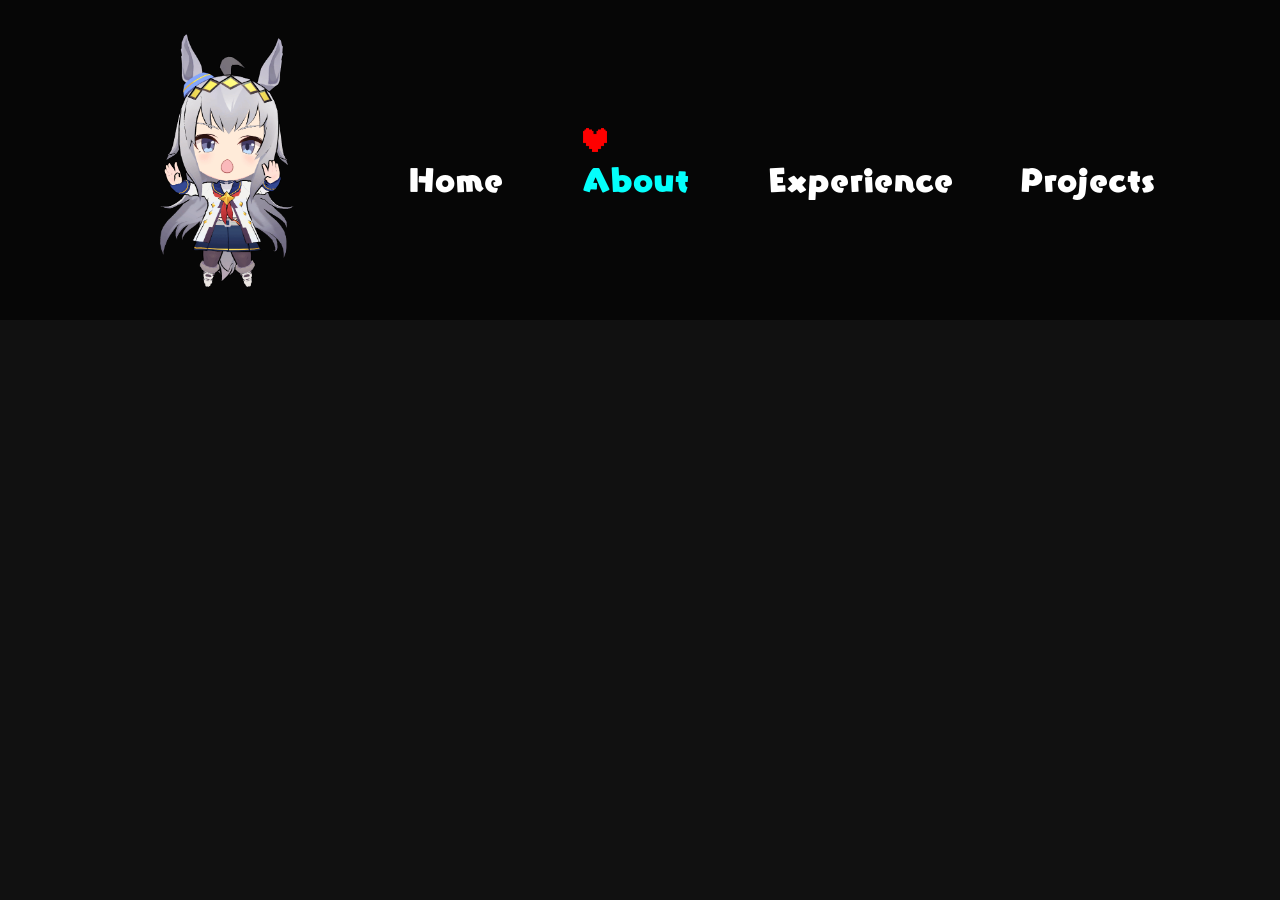
==== about.html @ 57db0d61 "added all pages, fixed and cleaned css, added typing effect with css (not js for some reason lol), a" ====
<!doctype html>
<html lang="en">
	<head>
		<meta charset="UTF-8" />
		<meta
			name="viewport"
			content="width=device-width, initial-scale=1.0"
		/>
		<title>Adrian Erfe's Portfolio</title>

		<link
			href="https://cdn.jsdelivr.net/npm/bootstrap@5.3.8/dist/css/bootstrap.min.css"
			rel="stylesheet"
			integrity="sha384-sRIl4kxILFvY47J16cr9ZwB07vP4J8+LH7qKQnuqkuIAvNWLzeN8tE5YBujZqJLB"
			crossorigin="anonymous"
		/>
		<!-- putting my style.css file here so that it can override 
		 	 the bootstrap css file for some specific elements -->
		<link
			rel="stylesheet"
			href="style.css"
			type="text/css"
		/>
	</head>
	<body>
		<header class="header">
			<!-- <a
				href="index.html"
				class="logo"
				>Adrian <span>Erfe</span></a
			> -->
			<div class="image-container">
				<img
					src="ogudance.gif"
					alt="Default View"
					class="img-base"
				/>
				<img
					src="ogucaprun.gif"
					alt="Hover View"
					class="img-hover"
				/>
			</div>

			<nav class="navbar navbar-expand-lg">
				<a href="index.html"
					><img
						src="soul.png"
						alt="Soul Icon"
					/>
					Home</a
				>
				<a
					href="about.html"
					class="active"
					><img
						src="soul.png"
						alt="Soul Icon"
					/>
					About</a
				>
				<a href="exp.html"
					><img
						src="soul.png"
						alt="Soul Icon"
					/>
					Experience</a
				>
				<a href="project.html"
					><img
						src="soul.png"
						alt="Soul Icon"
					/>
					Projects</a
				>
			</nav>
		</header>

		<script
			src="https://cdn.jsdelivr.net/npm/bootstrap@5.3.8/dist/js/bootstrap.bundle.min.js"
			integrity="sha384-FKyoEForCGlyvwx9Hj09JcYn3nv7wiPVlz7YYwJrWVcXK/BmnVDxM+D2scQbITxI"
			crossorigin="anonymous"
		></script>
		<script src="script.js"></script>
	</body>
</html>
---- style.css ----
@font-face {
	/*all this work just to use the niche font I want */
	font-family: 'FOT-Yuruka Std';
	src: url(fonts/FOT-Yuruka\ Std.woff2);
}

* {
	margin: 0;
	padding: 0;
	box-sizing: border-box;
	text-decoration: none;
	border: none;
	outline: none;
	scroll-behavior: smooth;
	font-family: 'FOT-Yuruka Std';
}

:root {
	--bg-color: #111111;
	--second-bg-color: #151515;
	--text-color: white;
	--main-color: #04fffb;
}

html {
	scroll-behavior: smooth;
	overflow-x: hidden;
	cursor: url('soul.png'), auto;
}

body {
	background: var(--bg-color);
	color: var(--text-color);
	--nav-load-time: 300ms;
}

h1 {
	text-align: center;
	font-size: 64px;
	font-family: 'FOT-Yuruka Std';
}

header {
	top: 0;
	left: 0;
	width: 100%;
	padding: 2rem 9%;
	background-color: rgba(0, 0, 0, 0.6);
	backdrop-filter: blur(10px);
	display: flex;
	justify-content: space-between; /* main axis */
	align-items: center; /* cross axis */
	z-index: 100;
}

.logo {
	font-size: 3rem;
	color: var(--text-color);
	cursor: url('soul.png'), auto;
	transition: 0.3s ease-in-out;
}

.logo:hover {
	transform: scale(1.1);
}

ul,
a {
	list-style: none;
	text-decoration: none;
	margin: 0;
	padding: 0;
	font-size: 28px;
	color: black;
}

.navbar a {
	font-size: 1.8rem;
	color: white;
	margin-left: 4rem;
	font-weight: 500;
	transition: 0.3 ease-in-out;
	border-bottom: 3px solid transparent;
}

.navbar a:hover,
.navbar a.active {
	color: var(--main-color);
	cursor: url('soul.png'), auto;
}
.navbar img {
	opacity: 0;
}
.navbar a.active img {
	opacity: 1;
}

#menu-icon {
	font-size: 3.6rem;
	color: var(--main-color);
	display: none;
}

section {
	min-height: 100vh;
	padding: 10rem 9% 10rem;
}

.home {
	display: flex;
	justify-content: center;
	align-items: center;
	flex-direction: column;
	gap: 1rem;
}
.home-content {
	display: flex;
	align-items: center;
	justify-content: center;
	flex-direction: column;
	text-align: center;
	margin-top: 3rem;
}
span {
	color: var(--main-color);
}
.logo span {
	color: var(--main-color);
}
.home-content h3 {
	font-size: clamp(1.5rem, 3vw, 3.5rem);
	margin-bottom: 2rem;
	margin-top: 1rem;
}
.home-content h1 {
	font-size: clamp(2.5rem, 8vw, 7rem);
	font-weight: 700;
	margin-top: 1.5rem;
	line-height: 1;
}

.home-img {
	border-radius: 50%;
}

.home-img img {
	position: relative;
	top: 3rem;
	width: 22vw;
	border-radius: 50%;
	box-shadow: 0 0 25px orange;
	/* cursor: url('soul.png'), auto; */
	transition: 0.4s ease-in-out;
}
.home-img img:hover {
	box-shadow:
		0 0 50px orange,
		0 0 100px orange;
}
.home-content p {
	font-size: 1.5rem;
	font-weight: 500;
	max-width: 1000px;
}

.text-animation {
	font-size: clamp(18px, 4vw, 34px);
	font-weight: 600;
	min-width: 280px;
	white-space: nowrap;
	overflow: hidden;
}
.text-animation span {
	position: relative;
}
.text-animation span::before {
	content: 'Web Developer';
	color: var(--main-color);
	animation: words 20s infinite;
}
.text-animation span::after {
	content: '';
	background-color: var(--bg-color);
	position: absolute;
	width: calc(100% + 8px);
	height: 100%;
	border-left: 3px solid var(--bg-color);
	right: -8px;
	animation:
		cursor 0.6s infinite,
		typing 20s steps(15) infinite;
}
@keyframes cursor {
	to {
		border-left: 2px solid var(--main-color);
	}
}
@keyframes words {
	0%,
	20% {
		content: 'Web Developer';
	}
	21%,
	40% {
		content: 'App Developer';
	}
	41%,
	60% {
		content: 'Game Developer';
	}
	61%,
	80% {
		content: '3D Animator';
	}
	81%,
	100% {
		content: 'Software Tester';
	}
}
@keyframes typing {
	10%,
	15%,
	30%,
	35%,
	50%,
	55%,
	70%,
	75%,
	90%,
	95% {
		width: 0;
	}
	5%,
	20%,
	25%,
	40%,
	45%,
	60%,
	65%,
	80%,
	85% {
		width: calc(100% + 8px);
	}
}

a:hover {
	color: blueviolet;
}

/* ----------------------------oguri running css---------------------------------------- */
.image-container {
	position: relative;
	width: 256px;
	height: 256px;
}

.image-container img {
	top: 0;
	left: 0;
	width: 100%;
	height: 100%;
	object-fit: contain;
	position: absolute;
}

.img-hover {
	opacity: 0;
}

.image-container:hover .img-hover {
	opacity: 1;
}
.image-container:hover .img-base {
	opacity: 0;
}

/* -----------------------------view transition css---------------------------------------- */
@media (prefers-reduced-motion: no-preference) {
	@view-transition {
		navigation: auto;
	}

	::view-transition-group(page-content) {
		animation-duration: 1s;
		animation-timing-function: ease;
	}

	::view-transition-old(page-content) {
		animation-name: slide-out;
	}

	::view-transition-new(page-content) {
		animation-name: slide-in;
	}

	main {
		view-transition-name: page-content;
	}

	.card img,
	.hero-image {
		view-transition-name: article-image;
	}

	@keyframes slide-out {
		to {
			translate: -100vw;
		}
	}

	@keyframes slide-in {
		to {
			translate: 100vw;
		}
	}
}
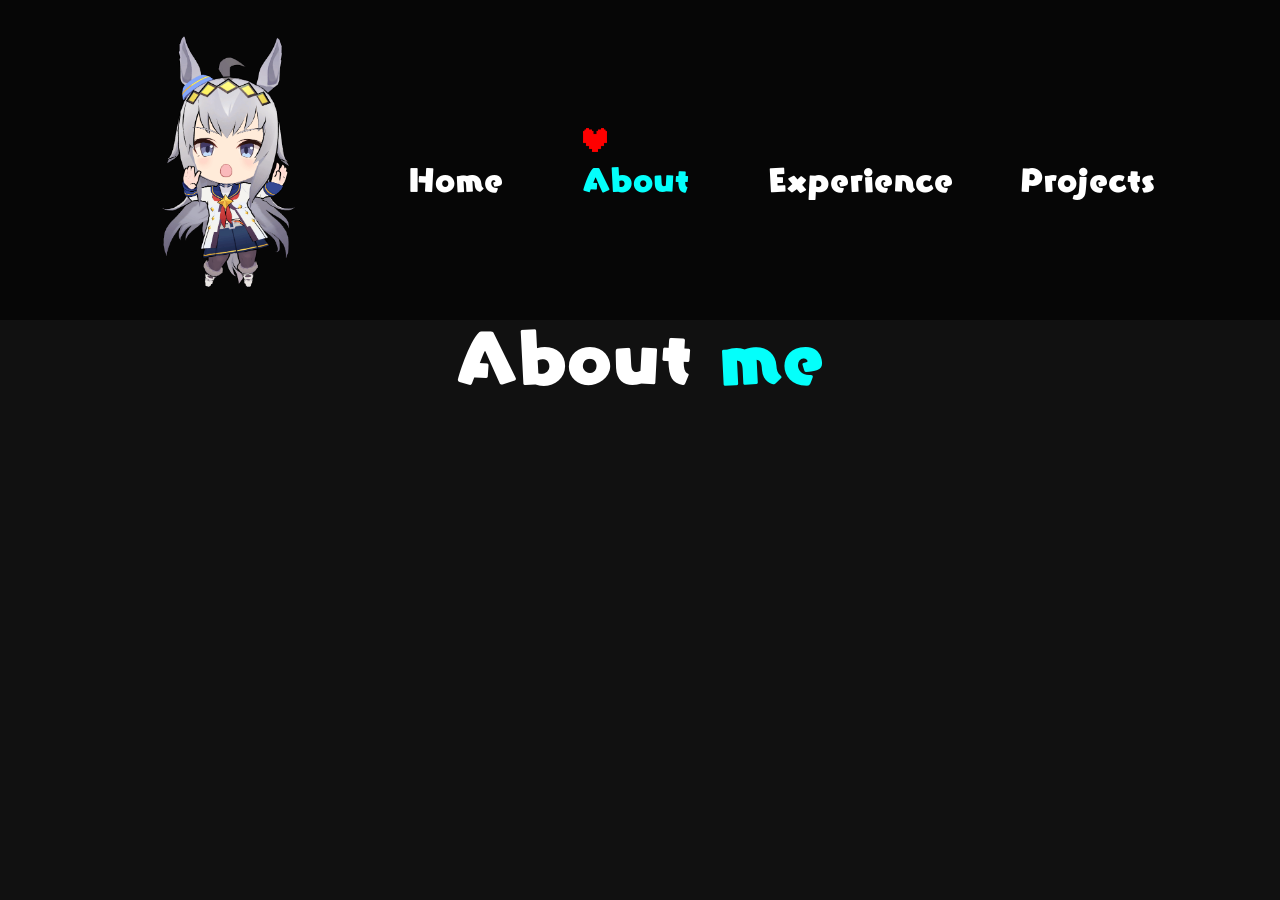
==== commit 61dfe68a: "started about" ====
--- a/about.html
+++ b/about.html
@@ -76,6 +76,11 @@
 			</nav>
 		</header>
 
+		<hero>
+			<h1>About <span>me</span></h1>
+		</hero>
+
+
 		<script
 			src="https://cdn.jsdelivr.net/npm/bootstrap@5.3.8/dist/js/bootstrap.bundle.min.js"
 			integrity="sha384-FKyoEForCGlyvwx9Hj09JcYn3nv7wiPVlz7YYwJrWVcXK/BmnVDxM+D2scQbITxI"
--- a/style.css
+++ b/style.css
@@ -120,6 +120,9 @@
 	flex-direction: column;
 	text-align: center;
 	margin-top: 3rem;
+}
+.home-content h1{
+	margin-bottom: 10px;
 }
 span {
 	color: var(--main-color);
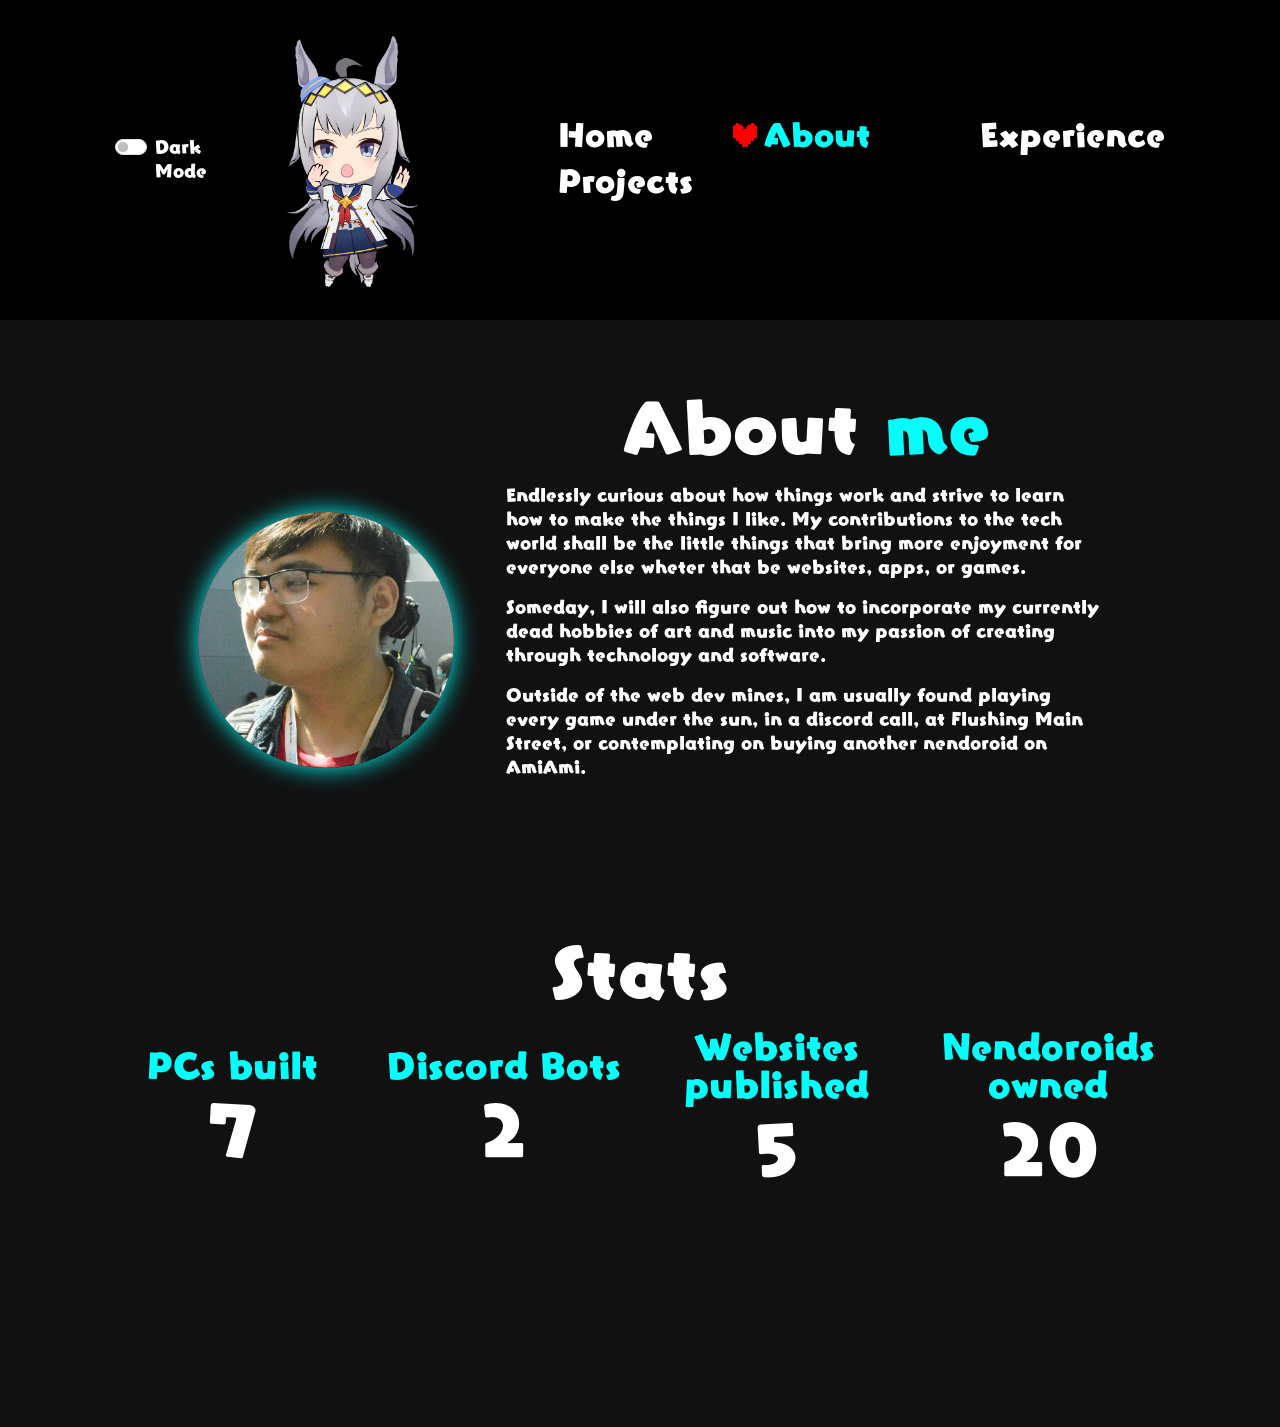
==== commit aeb11bfe: "oh my days" ====
--- a/about.html
+++ b/about.html
@@ -24,11 +24,20 @@
 	</head>
 	<body>
 		<header class="header">
-			<!-- <a
-				href="index.html"
-				class="logo"
-				>Adrian <span>Erfe</span></a
-			> -->
+			<div class="form-check form-switch">
+				<input
+					class="form-check-input"
+					type="checkbox"
+					role="switch"
+					id="toggleButton"
+				/>
+				<label
+					class="form-check-label"
+					for="toggleButton"
+					id="toggleLabel"
+					>Dark Mode</label
+				>
+			</div>
 			<div class="image-container">
 				<img
 					src="ogudance.gif"
@@ -42,7 +51,7 @@
 				/>
 			</div>
 
-			<nav class="navbar navbar-expand-lg">
+			<nav class="navbar">
 				<a href="index.html"
 					><img
 						src="soul.png"
@@ -76,11 +85,67 @@
 			</nav>
 		</header>
 
-		<hero>
-			<h1>About <span>me</span></h1>
-		</hero>
+		<section class="page-section">
+			<div class="about-container">
+				<div class="pfp">
+					<img src="drian.jpg" />
+				</div>
+				<div class="about-article">
+					<h1 class="about-title">About <span>me</span></h1>
+					<p>
+						Endlessly curious about how things work and strive to learn how to
+						make the things I like. My contributions to the tech world shall be
+						the little things that bring more enjoyment for everyone else wheter
+						that be websites, apps, or games.
+					</p>
+					<p>
+						Someday, I will also figure out how to incorporate my currently dead
+						hobbies of art and music into my passion of creating through
+						technology and software.
+					</p>
+					<p>
+						Outside of the web dev mines, I am usually found playing every game
+						under the sun, in a discord call, at Flushing Main Street, or
+						contemplating on buying another nendoroid on AmiAmi.
+					</p>
+				</div>
+			</div>
+		</section>
 
-
+		<section class="page-section">
+			<h1 class="about-title">Stats</h1>
+			<div class="stats">
+				<div class="stats-card">
+					<h2 class="stats-name">PCs built</h2>
+					<h1 class="stats-number">7</h1>
+				</div>
+				<div class="stats-card">
+					<h2 class="stats-name">Discord Bots</h2>
+					<h1 class="stats-number">2</h1>
+				</div>
+				<div class="stats-card">
+					<h2 class="stats-name">Websites published</h2>
+					<h1 class="stats-number">5</h1>
+				</div>
+				<div class="stats-card">
+					<h2 class="stats-name">Nendoroids owned</h2>
+					<h1 class="stats-number">20</h1>
+				</div>
+			</div>
+		</section>
+		<footer>
+			<div
+				class="corner-image"
+				id="cornerImage"
+			>
+				<a href="#">
+					<img
+						src="miku-point.gif"
+						alt="Corner decoration"
+					/>
+				</a>
+			</div>
+		</footer>
 		<script
 			src="https://cdn.jsdelivr.net/npm/bootstrap@5.3.8/dist/js/bootstrap.bundle.min.js"
 			integrity="sha384-FKyoEForCGlyvwx9Hj09JcYn3nv7wiPVlz7YYwJrWVcXK/BmnVDxM+D2scQbITxI"
--- a/style.css
+++ b/style.css
@@ -19,7 +19,10 @@
 	--bg-color: #111111;
 	--second-bg-color: #151515;
 	--text-color: white;
+	--toggle-color: white;
 	--main-color: #04fffb;
+	--social-color: #04fffb;
+	--nav-color: #04fffb;
 }
 
 html {
@@ -31,7 +34,6 @@
 body {
 	background: var(--bg-color);
 	color: var(--text-color);
-	--nav-load-time: 300ms;
 }
 
 h1 {
@@ -45,8 +47,7 @@
 	left: 0;
 	width: 100%;
 	padding: 2rem 9%;
-	background-color: rgba(0, 0, 0, 0.6);
-	backdrop-filter: blur(10px);
+	background-color: black;
 	display: flex;
 	justify-content: space-between; /* main axis */
 	align-items: center; /* cross axis */
@@ -64,14 +65,16 @@
 	transform: scale(1.1);
 }
 
-ul,
 a {
 	list-style: none;
 	text-decoration: none;
 	margin: 0;
 	padding: 0;
 	font-size: 28px;
-	color: black;
+}
+
+.btn:hover {
+	cursor: url('soul.png'), auto;
 }
 
 .navbar a {
@@ -81,15 +84,22 @@
 	font-weight: 500;
 	transition: 0.3 ease-in-out;
 	border-bottom: 3px solid transparent;
+	display: inline-flex;
+	align-items: center;
+	gap: 0.4rem;
+	white-space: nowrap;
 }
 
 .navbar a:hover,
 .navbar a.active {
-	color: var(--main-color);
+	color: var(--nav-color);
 	cursor: url('soul.png'), auto;
 }
+
 .navbar img {
 	opacity: 0;
+	object-fit: contain;
+	flex-shrink: 0;
 }
 .navbar a.active img {
 	opacity: 1;
@@ -102,8 +112,8 @@
 }
 
 section {
-	min-height: 100vh;
-	padding: 10rem 9% 10rem;
+	min-height: 50vh;
+	/* padding: 10rem 9% 10rem; */
 }
 
 .home {
@@ -121,7 +131,7 @@
 	text-align: center;
 	margin-top: 3rem;
 }
-.home-content h1{
+.home-content h1 {
 	margin-bottom: 10px;
 }
 span {
@@ -131,35 +141,36 @@
 	color: var(--main-color);
 }
 .home-content h3 {
-	font-size: clamp(1.5rem, 3vw, 3.5rem);
 	margin-bottom: 2rem;
 	margin-top: 1rem;
 }
 .home-content h1 {
-	font-size: clamp(2.5rem, 8vw, 7rem);
+	font-size: clamp(1rem, 8vw, 4rem);
 	font-weight: 700;
-	margin-top: 1.5rem;
+	/* margin-top: 1.5rem; */
 	line-height: 1;
-}
-
-.home-img {
+	padding-bottom: 20px;
+}
+
+.pfp {
+	margin: 1.5rem;
 	border-radius: 50%;
 }
 
-.home-img img {
+.pfp img {
 	position: relative;
 	top: 3rem;
-	width: 22vw;
+	width: 256px;
 	border-radius: 50%;
-	box-shadow: 0 0 25px orange;
+	box-shadow: 0 0 25px var(--main-color);
 	/* cursor: url('soul.png'), auto; */
 	transition: 0.4s ease-in-out;
 }
-.home-img img:hover {
+/* .home-img img:hover {
 	box-shadow:
 		0 0 50px orange,
 		0 0 100px orange;
-}
+} */
 .home-content p {
 	font-size: 1.5rem;
 	font-weight: 500;
@@ -167,7 +178,7 @@
 }
 
 .text-animation {
-	font-size: clamp(18px, 4vw, 34px);
+	font-size: clamp(10px, 4vw, 34px);
 	font-weight: 600;
 	min-width: 280px;
 	white-space: nowrap;
@@ -246,12 +257,30 @@
 	}
 }
 
-a:hover {
-	color: blueviolet;
+.socials img {
+	width: 4.5rem;
+	height: 4.5rem;
+}
+.socials a {
+	display: inline-flex;
+	justify-content: center;
+	align-items: center;
+	background-color: var(--social-color);
+	border: 0.2rem solid var(--social-color);
+	border-radius: 50%;
+	color: var(--main-color);
+	margin: 3rem 1.5rem 3rem 0;
+	transition: 0.3 ease-in-out;
+}
+
+.socials a:hover {
+	transform: scale(1.3) translateY(-5px);
+	box-shadow: 0 0 25px var(--social-color);
 }
 
 /* ----------------------------oguri running css---------------------------------------- */
 .image-container {
+	flex-shrink: 0.5;
 	position: relative;
 	width: 256px;
 	height: 256px;
@@ -277,6 +306,99 @@
 	opacity: 0;
 }
 
+/* --------------about css------------------------------ */
+
+.page-section {
+	animation: fadeInUp 0.6s ease-out forwards;
+
+	max-width: 1100px;
+	margin: 0 auto;
+
+	padding: 70px 16px;
+}
+
+.about-container {
+	display: flex;
+	align-items: center;
+	gap: 28px;
+	flex-wrap: wrap;
+	justify-content: center;
+}
+
+.about-article {
+	max-width: 600px;
+	box-sizing: border-box;
+}
+
+.about-title {
+	margin-bottom: 1rem;
+}
+
+.stats {
+	display: flex;
+	flex-direction: row;
+	justify-content: space-between;
+	gap: 20px;
+}
+.stats-card {
+	width: 25%;
+	display: flex;
+	flex-direction: column;
+	justify-content: center;
+	text-align: center;
+}
+
+.stats-name {
+	color: var(--main-color);
+}
+
+/* --------------exp--------------------- */
+
+/* ----------------proj----------------- */
+.card-grid {
+	display: grid;
+	grid-template-columns: repeat(auto-fit, minmax(300px, 1fr));
+	gap: 18px;
+}
+
+.proj-card {
+	background: var(--panel);
+	padding: 18px;
+	border-radius: 10px;
+	border: 1px solid rgba(163, 112, 255, 0.15);
+	box-shadow: 0 8px 30px rgba(0, 0, 0, 0.55);
+	list-style: none;
+	display: flex;
+	flex-direction: column;
+	justify-content: space-between;
+	align-items: left;
+	cursor: pointer;
+	outline: none;
+}
+
+.card-top {
+	display: flex;
+	flex-direction: column;
+	gap: 6px;
+	padding-right: 12px;
+}
+
+.card-toggle {
+	display: block;
+	width: 100%;
+	background: none;
+	border: none;
+	padding: 0;
+	margin: 0;
+	text-align: left;
+	cursor: pointer;
+}
+
+.card-toggle h4,
+.card-toggle p {
+	/* keep whatever margin/font styles h4 and p already had */
+	pointer-events: none; /* prevents inner elements from stealing the click target oddly */
+}
 /* -----------------------------view transition css---------------------------------------- */
 @media (prefers-reduced-motion: no-preference) {
 	@view-transition {
@@ -317,3 +439,44 @@
 		}
 	}
 }
+
+/* ----------make the dark fountain------------ */
+.light-mode {
+	--bg-color: #ffffff;
+	--text-color: #121212;
+	--main-color: blue;
+	--social-color: transparent;
+}
+.form-check-label {
+	color: var(--toggle-color);
+}
+
+/*--------------------------back to top miku-------------------*/
+footer {
+	margin-top: 7rem;
+}
+.corner-image {
+	position: fixed;
+	bottom: 0;
+	left: 0;
+	width: 120px; /* adjust to taste */
+	opacity: 0;
+	transform: translateY(20px);
+	pointer-events: none; /* ignores clicks while hidden */
+	transition:
+		opacity 0.4s ease,
+		transform 0.4s ease;
+	z-index: 999;
+}
+
+.corner-image.visible {
+	opacity: 1;
+	transform: translateY(0);
+	pointer-events: auto;
+}
+
+.corner-image img {
+	width: 100%;
+	height: auto;
+	display: block;
+}
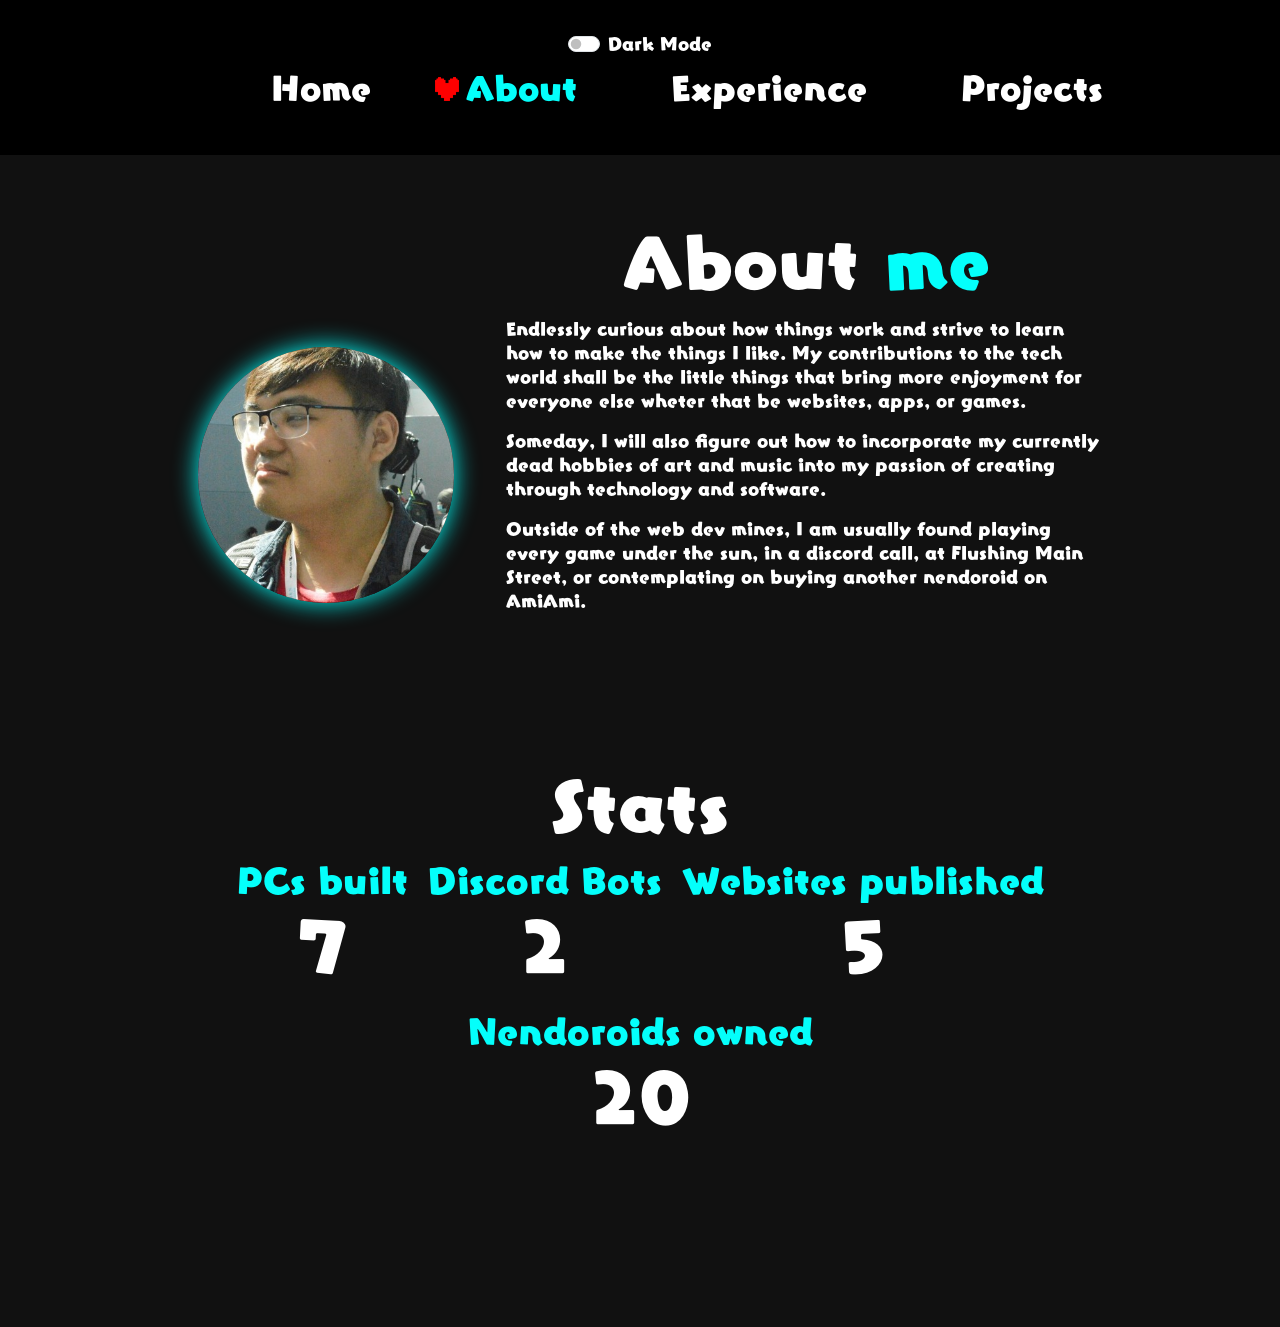
==== commit 8a9a7a13: "removed: horse (temporarily)" ====
--- a/about.html
+++ b/about.html
@@ -38,7 +38,7 @@
 					>Dark Mode</label
 				>
 			</div>
-			<div class="image-container">
+			<!-- <div class="image-container">
 				<img
 					src="ogudance.gif"
 					alt="Default View"
@@ -49,7 +49,7 @@
 					alt="Hover View"
 					class="img-hover"
 				/>
-			</div>
+			</div> -->
 
 			<nav class="navbar">
 				<a href="index.html"
--- a/style.css
+++ b/style.css
@@ -49,6 +49,7 @@
 	padding: 2rem 9%;
 	background-color: black;
 	display: flex;
+	flex-direction: column;
 	justify-content: space-between; /* main axis */
 	align-items: center; /* cross axis */
 	z-index: 100;
@@ -78,7 +79,7 @@
 }
 
 .navbar a {
-	font-size: 1.8rem;
+	font-size: 1.9rem;
 	color: white;
 	margin-left: 4rem;
 	font-weight: 500;
@@ -145,7 +146,7 @@
 	margin-top: 1rem;
 }
 .home-content h1 {
-	font-size: clamp(1rem, 8vw, 4rem);
+	font-size: clamp(2rem, 3vw, 4rem);
 	font-weight: 700;
 	/* margin-top: 1.5rem; */
 	line-height: 1;
@@ -197,7 +198,7 @@
 	background-color: var(--bg-color);
 	position: absolute;
 	width: calc(100% + 8px);
-	height: 100%;
+	height: 103%;
 	border-left: 3px solid var(--bg-color);
 	right: -8px;
 	animation:
@@ -337,11 +338,11 @@
 .stats {
 	display: flex;
 	flex-direction: row;
-	justify-content: space-between;
+	justify-content: center;
 	gap: 20px;
+	flex-wrap: wrap;
 }
 .stats-card {
-	width: 25%;
 	display: flex;
 	flex-direction: column;
 	justify-content: center;
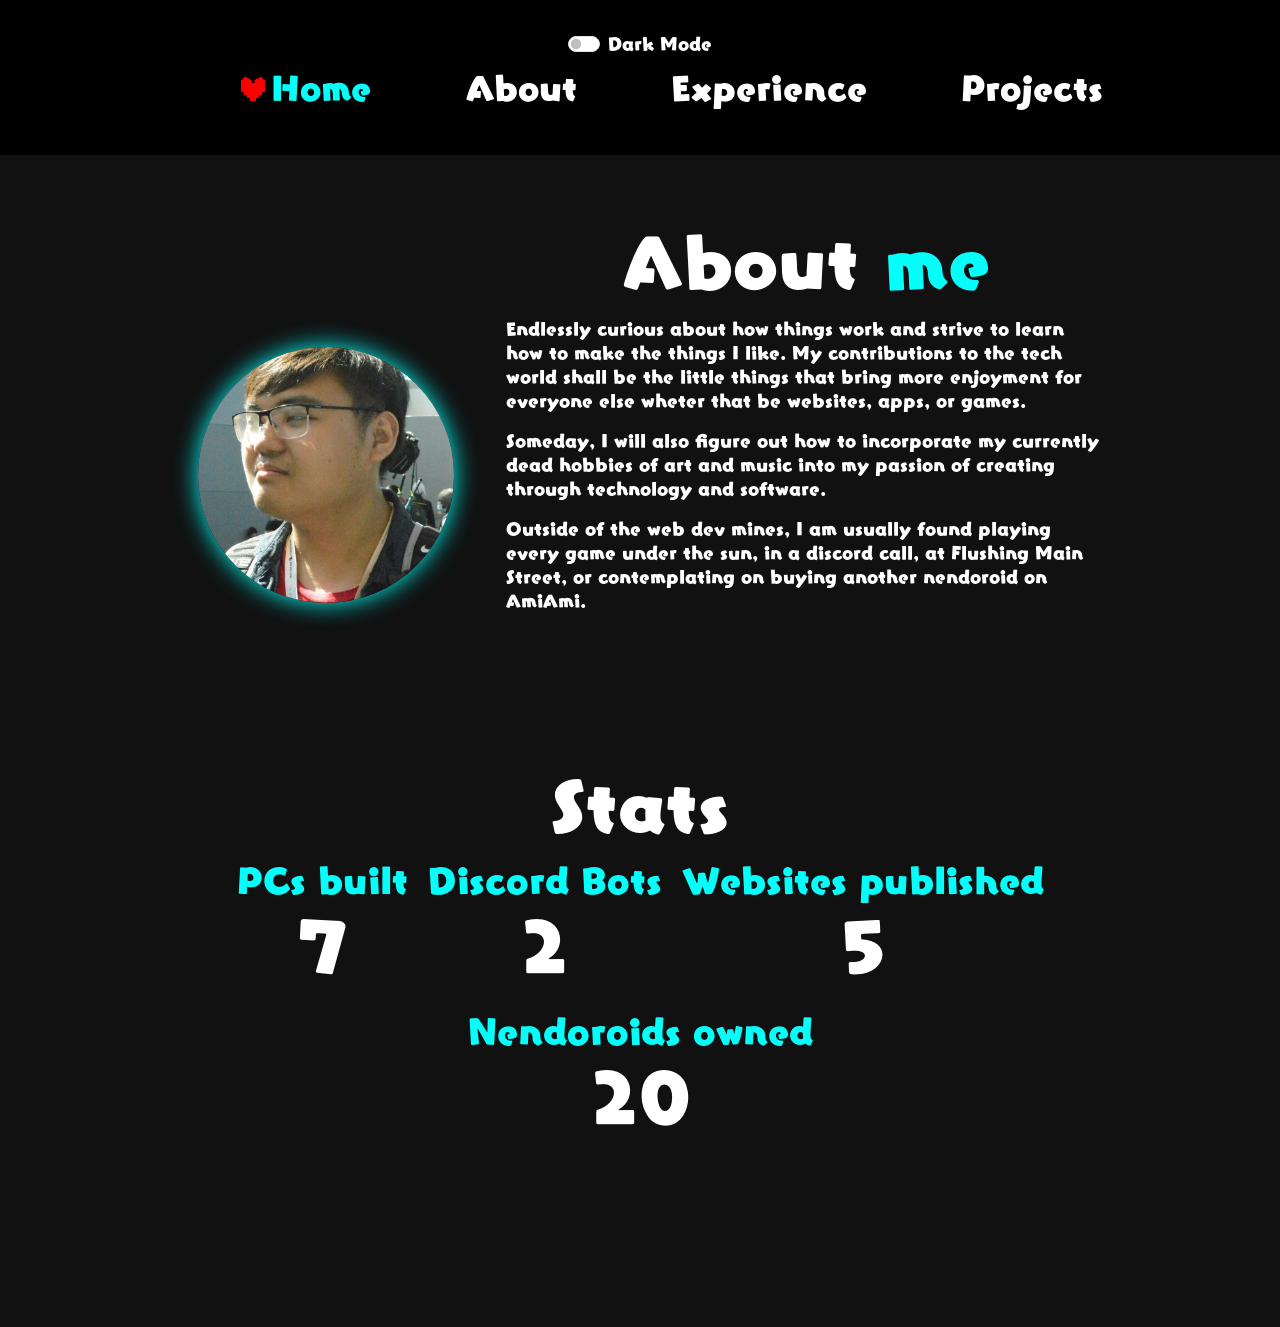
==== commit 59a2578b: "added: server" ====
--- a/about.html
+++ b/about.html
@@ -21,6 +21,7 @@
 			href="style.css"
 			type="text/css"
 		/>
+		<link rel="icon" href="axetao.ico"/>
 	</head>
 	<body>
 		<header class="header">
@@ -52,30 +53,30 @@
 			</div> -->
 
 			<nav class="navbar">
-				<a href="index.html"
+				<a
+					href="/"
+					class="active"
 					><img
 						src="soul.png"
 						alt="Soul Icon"
 					/>
 					Home</a
 				>
-				<a
-					href="about.html"
-					class="active"
+				<a href="/about"
 					><img
 						src="soul.png"
 						alt="Soul Icon"
 					/>
 					About</a
 				>
-				<a href="exp.html"
+				<a href="/exp"
 					><img
 						src="soul.png"
 						alt="Soul Icon"
 					/>
 					Experience</a
 				>
-				<a href="project.html"
+				<a href="/project"
 					><img
 						src="soul.png"
 						alt="Soul Icon"
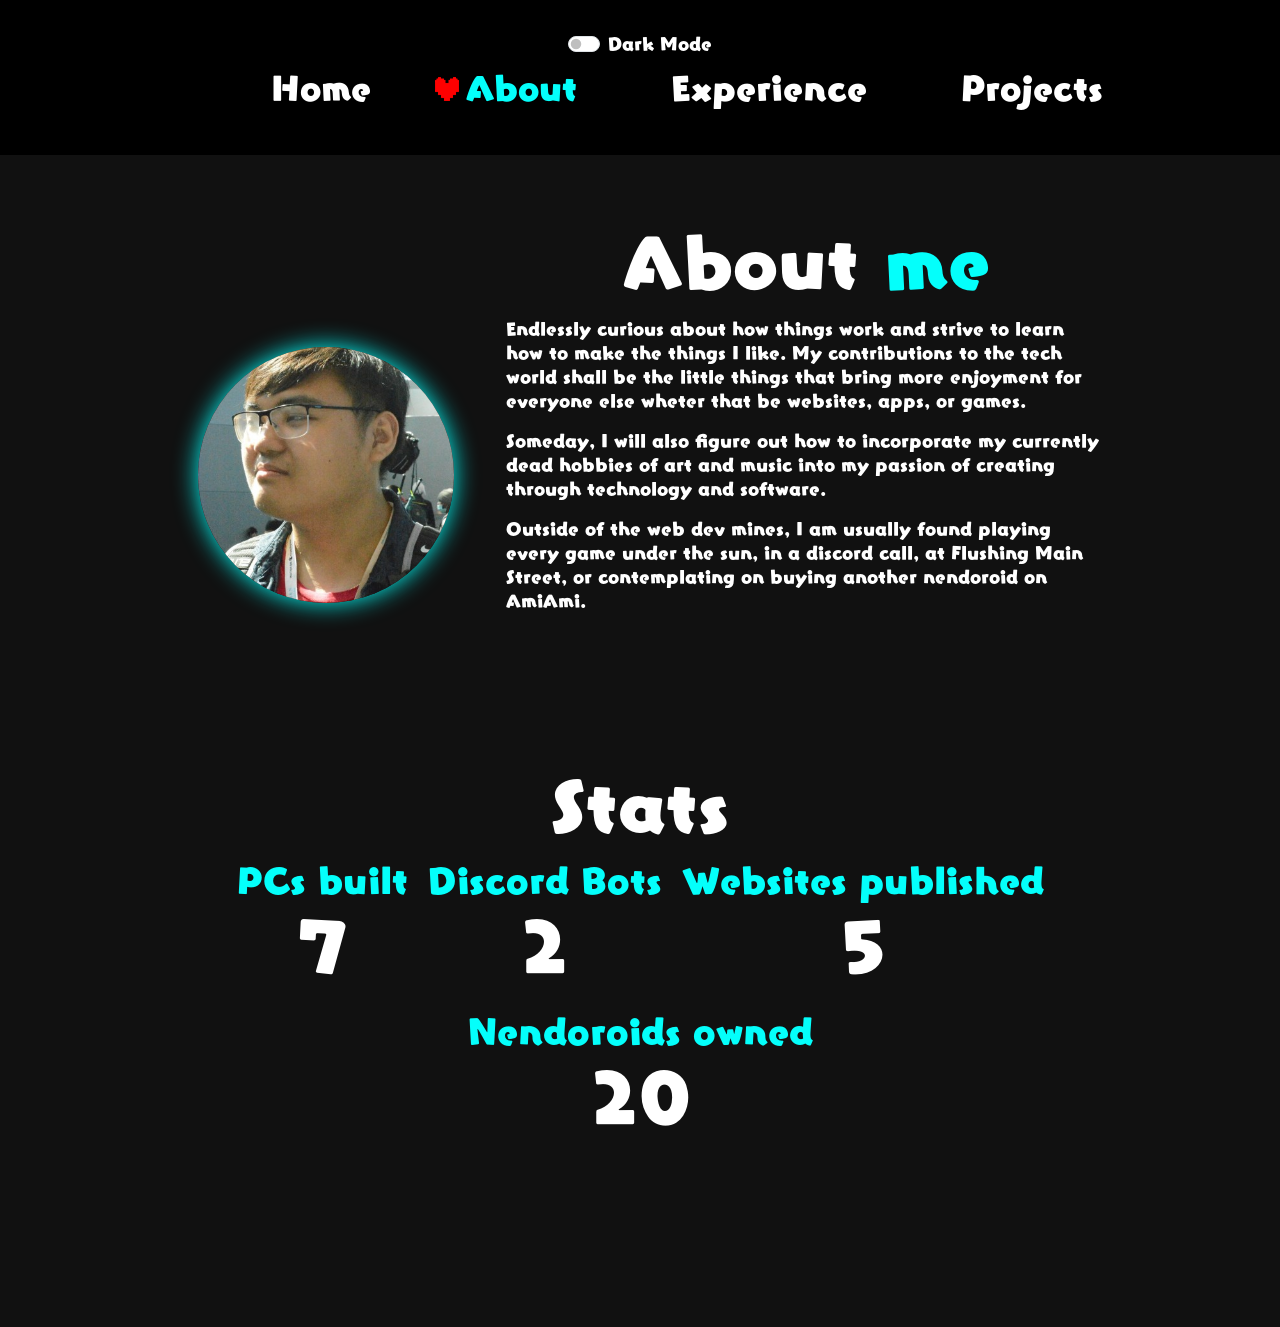
==== commit 87a3b756: "fixed: nav" ====
--- a/about.html
+++ b/about.html
@@ -53,30 +53,30 @@
 			</div> -->
 
 			<nav class="navbar">
-				<a
-					href="/"
-					class="active"
+				<a href="index.html"
 					><img
 						src="soul.png"
 						alt="Soul Icon"
 					/>
 					Home</a
 				>
-				<a href="/about"
+				<a
+					href="about.html"
+					class="active"
 					><img
 						src="soul.png"
 						alt="Soul Icon"
 					/>
 					About</a
 				>
-				<a href="/exp"
+				<a href="exp.html"
 					><img
 						src="soul.png"
 						alt="Soul Icon"
 					/>
 					Experience</a
 				>
-				<a href="/project"
+				<a href="project.html"
 					><img
 						src="soul.png"
 						alt="Soul Icon"
